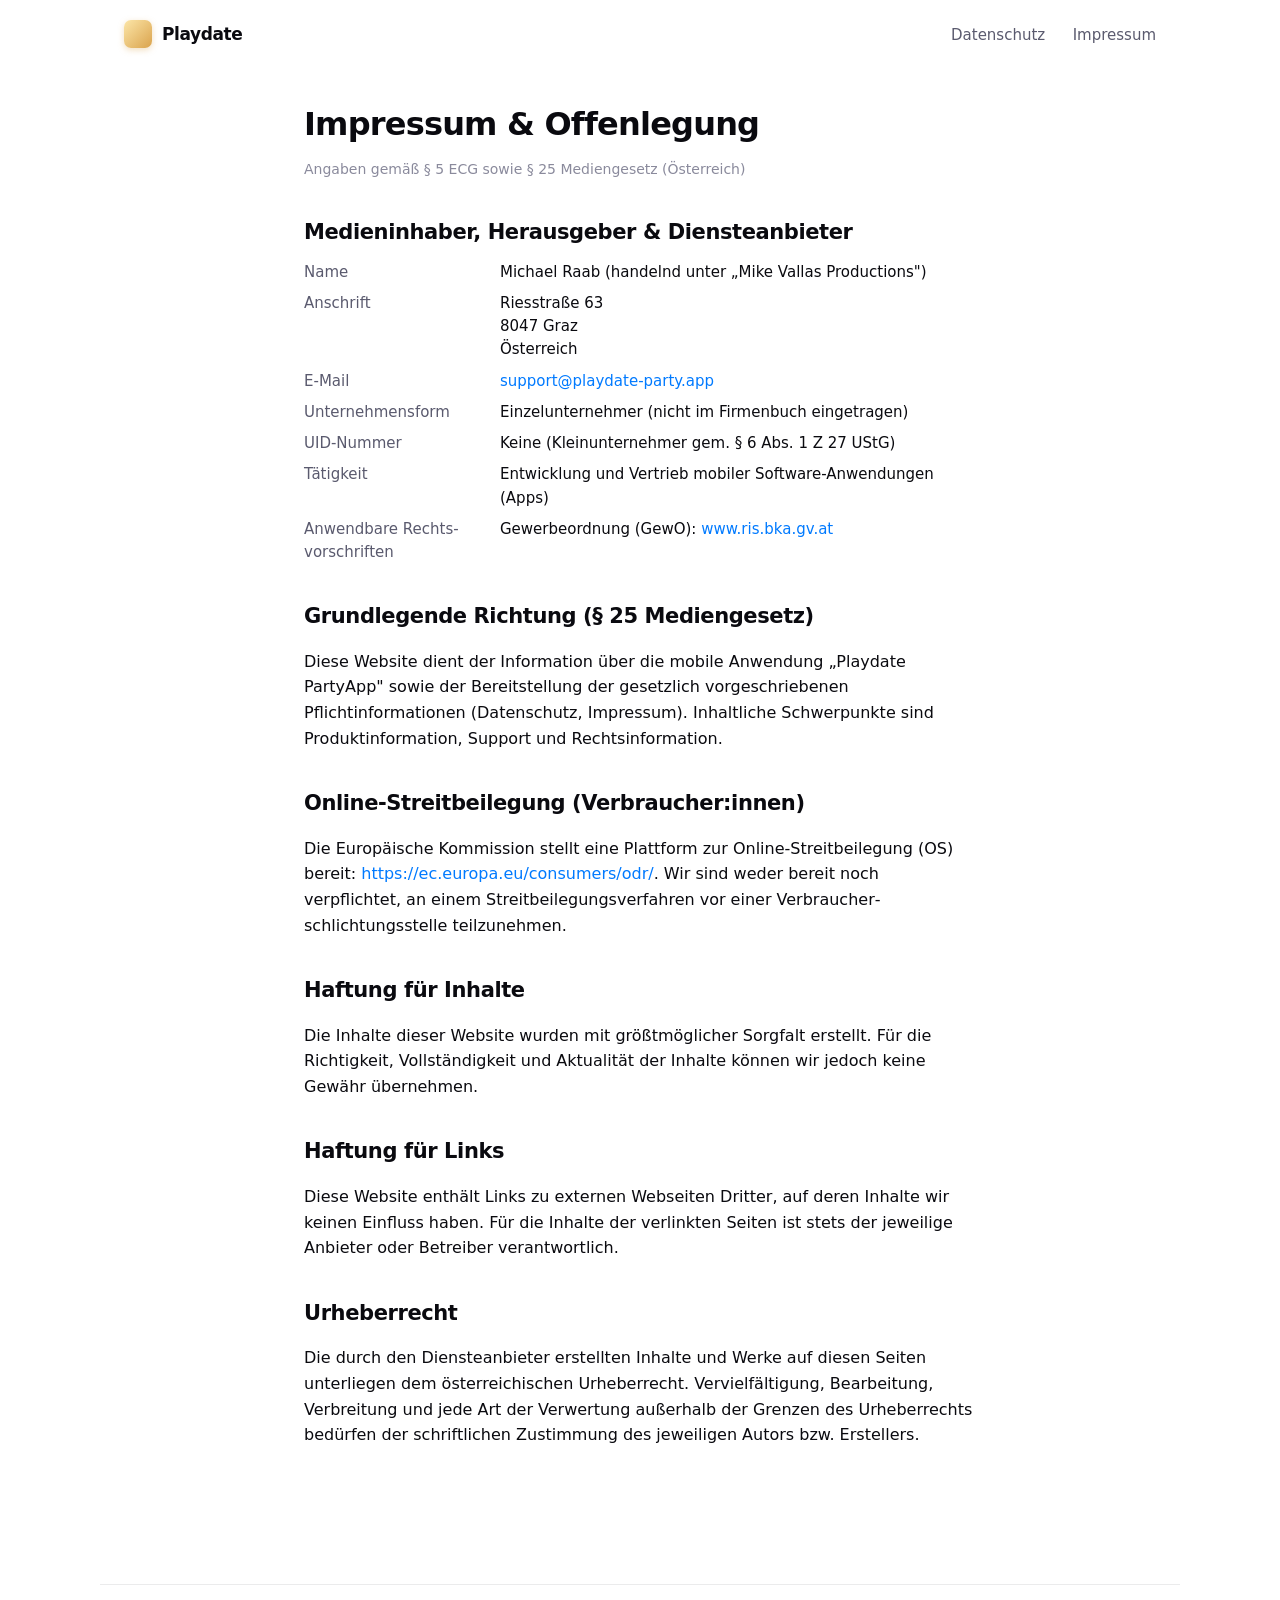
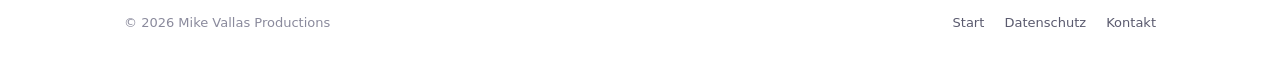
==== impressum.html @ 412c99d9 "Add files via upload" ====
<!DOCTYPE html>
<html lang="de">
<head>
  <meta charset="UTF-8" />
  <meta name="viewport" content="width=device-width, initial-scale=1" />
  <title>Impressum · Playdate PartyApp</title>
  <meta name="description" content="Impressum und Offenlegung der Playdate PartyApp." />
  <meta name="theme-color" content="#FFFFFF" />
  <link rel="stylesheet" href="style.css" />
</head>
<body>

  <header class="site-header">
    <a class="brand" href="/">
      <span class="brand-mark"></span>
      <span>Playdate</span>
    </a>
    <nav class="nav">
      <a href="/privacy.html">Datenschutz</a>
      <a href="/impressum.html">Impressum</a>
    </nav>
  </header>

  <main class="wrap doc">

    <h1>Impressum &amp; Offenlegung</h1>
    <p class="doc-sub">Angaben gemäß § 5 ECG sowie § 25 Mediengesetz (Österreich)</p>

    <!--
      HINWEIS: Sobald die "Mike Vallas Productions GmbH" im Firmenbuch
      eingetragen ist, dieses Block tauschen gegen:

        Name: Mike Vallas Productions GmbH
        Firmenbuchnummer: FN xxxxxx x
        Firmenbuchgericht: Landesgericht für ZRS Graz
        Geschäftsführer: Michael Raab
        UID: ATU xxxxxxxx (sofern erteilt)

      Bis dahin gilt: Einzelunternehmer Michael Raab handelnd unter dem
      Marketing-Label "Mike Vallas Productions".
    -->

    <h2>Medieninhaber, Herausgeber &amp; Diensteanbieter</h2>

    <dl class="kv">
      <dt>Name</dt>
      <dd>Michael Raab (handelnd unter „Mike Vallas Productions")</dd>

      <dt>Anschrift</dt>
      <dd>
        Riesstraße 63<br/>
        8047 Graz<br/>
        Österreich
      </dd>

      <dt>E-Mail</dt>
      <dd><a href="mailto:support@playdate-party.app">support@playdate-party.app</a></dd>

      <dt>Unternehmensform</dt>
      <dd>Einzelunternehmer (nicht im Firmenbuch eingetragen)</dd>

      <dt>UID-Nummer</dt>
      <dd>Keine (Kleinunternehmer gem. § 6 Abs. 1 Z 27 UStG)</dd>

      <dt>Tätigkeit</dt>
      <dd>Entwicklung und Vertrieb mobiler Software-Anwendungen (Apps)</dd>

      <dt>Anwendbare Rechts­vorschriften</dt>
      <dd>
        Gewerbeordnung (GewO):
        <a href="https://www.ris.bka.gv.at" target="_blank" rel="noopener">www.ris.bka.gv.at</a>
      </dd>
    </dl>

    <h2>Grundlegende Richtung (§ 25 Mediengesetz)</h2>
    <p>
      Diese Website dient der Information über die mobile Anwendung
      „Playdate PartyApp" sowie der Bereitstellung der gesetzlich
      vorgeschriebenen Pflichtinformationen (Datenschutz, Impressum).
      Inhaltliche Schwerpunkte sind Produktinformation, Support und
      Rechtsinformation.
    </p>

    <h2>Online-Streitbeilegung (Verbraucher:innen)</h2>
    <p>
      Die Europäische Kommission stellt eine Plattform zur Online-Streit&shy;beilegung
      (OS) bereit:
      <a href="https://ec.europa.eu/consumers/odr/" target="_blank" rel="noopener">https://ec.europa.eu/consumers/odr/</a>.
      Wir sind weder bereit noch verpflichtet, an einem
      Streit&shy;beilegungs&shy;verfahren vor einer Verbraucher&shy;schlichtungsstelle
      teilzunehmen.
    </p>

    <h2>Haftung für Inhalte</h2>
    <p>
      Die Inhalte dieser Website wurden mit größtmöglicher Sorgfalt erstellt.
      Für die Richtigkeit, Vollständigkeit und Aktualität der Inhalte können wir
      jedoch keine Gewähr übernehmen.
    </p>

    <h2>Haftung für Links</h2>
    <p>
      Diese Website enthält Links zu externen Webseiten Dritter, auf deren
      Inhalte wir keinen Einfluss haben. Für die Inhalte der verlinkten Seiten ist
      stets der jeweilige Anbieter oder Betreiber verantwortlich.
    </p>

    <h2>Urheberrecht</h2>
    <p>
      Die durch den Diensteanbieter erstellten Inhalte und Werke auf diesen
      Seiten unterliegen dem österreichischen Urheberrecht. Vervielfältigung,
      Bearbeitung, Verbreitung und jede Art der Verwertung außerhalb der Grenzen
      des Urheberrechts bedürfen der schriftlichen Zustimmung des jeweiligen
      Autors bzw. Erstellers.
    </p>

  </main>

  <footer class="site-footer">
    <span>© 2026 Mike Vallas Productions</span>
    <div>
      <a href="/">Start</a>
      <a href="/privacy.html">Datenschutz</a>
      <a href="mailto:support@playdate-party.app">Kontakt</a>
    </div>
  </footer>

</body>
</html>
---- style.css ----
/* ===========================================================
   Playdate PartyApp — Website
   Shared styles for landing, privacy, impressum.
   =========================================================== */

:root {
  --bg: #FFFFFF;
  --bg-soft: #F7F7FA;
  --text: #0A0A0F;
  --text-muted: #5A5A6E;
  --text-dim: #8A8A9C;
  --accent: #007AFF;
  --gold: #DAA34D;
  --gold-soft: #EBC57B;
  --border: rgba(10, 10, 15, 0.08);
  --max-w: 720px;
}

* {
  box-sizing: border-box;
}

html {
  -webkit-text-size-adjust: 100%;
  scroll-behavior: smooth;
}

body {
  margin: 0;
  font-family: -apple-system, BlinkMacSystemFont, 'SF Pro Display', 'SF Pro Text', system-ui, sans-serif;
  font-size: 17px;
  line-height: 1.55;
  color: var(--text);
  background: var(--bg);
  -webkit-font-smoothing: antialiased;
  -moz-osx-font-smoothing: grayscale;
}

a {
  color: var(--accent);
  text-decoration: none;
}

a:hover {
  text-decoration: underline;
}

.wrap {
  max-width: var(--max-w);
  margin: 0 auto;
  padding: 32px 24px 64px;
}

/* ---------- Header ---------- */

.site-header {
  display: flex;
  justify-content: space-between;
  align-items: center;
  padding: 20px 24px;
  max-width: 1080px;
  margin: 0 auto;
}

.brand {
  display: flex;
  align-items: center;
  gap: 10px;
  font-weight: 700;
  font-size: 17px;
  letter-spacing: -0.4px;
  color: var(--text);
}

.brand-mark {
  width: 28px;
  height: 28px;
  border-radius: 7px;
  background: linear-gradient(135deg, #FCE6A8 0%, #DAA34D 100%);
  box-shadow: 0 2px 6px rgba(218, 163, 77, 0.35);
}

.nav a {
  color: var(--text-muted);
  font-size: 15px;
  margin-left: 22px;
  font-weight: 500;
}

.nav a:hover {
  color: var(--text);
  text-decoration: none;
}

/* ---------- Hero (Landing) ---------- */

.hero {
  text-align: center;
  padding: 56px 24px 48px;
  max-width: 760px;
  margin: 0 auto;
}

.hero-eyebrow {
  font-size: 11px;
  font-weight: 600;
  letter-spacing: 1.4px;
  text-transform: uppercase;
  color: var(--accent);
  margin-bottom: 18px;
}

.hero-title {
  font-size: 56px;
  font-weight: 700;
  letter-spacing: -1.6px;
  line-height: 1.05;
  margin: 0 0 20px;
}

.hero-sub {
  font-size: 21px;
  line-height: 1.45;
  color: var(--text-muted);
  margin: 0 auto 32px;
  max-width: 560px;
}

.hero-cta {
  display: inline-flex;
  align-items: center;
  gap: 8px;
  padding: 14px 24px;
  border-radius: 14px;
  background: var(--text);
  color: #FFFFFF;
  font-weight: 600;
  font-size: 16px;
  letter-spacing: -0.3px;
}

.hero-cta:hover {
  text-decoration: none;
  opacity: 0.9;
}

.hero-pill {
  display: inline-flex;
  align-items: center;
  gap: 6px;
  margin-top: 24px;
  padding: 6px 12px;
  border-radius: 999px;
  background: var(--bg-soft);
  border: 1px solid var(--border);
  font-size: 13px;
  font-weight: 500;
  color: var(--text-muted);
}

.pulse-dot {
  width: 8px;
  height: 8px;
  border-radius: 50%;
  background: #34C759;
  box-shadow: 0 0 0 0 rgba(52, 199, 89, 0.5);
  animation: pulse 1.8s infinite;
}

@keyframes pulse {
  0% { box-shadow: 0 0 0 0 rgba(52, 199, 89, 0.5); }
  70% { box-shadow: 0 0 0 10px rgba(52, 199, 89, 0); }
  100% { box-shadow: 0 0 0 0 rgba(52, 199, 89, 0); }
}

/* ---------- Feature Grid (Landing) ---------- */

.features {
  display: grid;
  grid-template-columns: repeat(auto-fit, minmax(220px, 1fr));
  gap: 16px;
  max-width: 920px;
  margin: 32px auto 64px;
  padding: 0 24px;
}

.feature {
  padding: 24px;
  background: var(--bg-soft);
  border: 1px solid var(--border);
  border-radius: 16px;
}

.feature-emoji {
  font-size: 28px;
  margin-bottom: 10px;
}

.feature-title {
  font-size: 17px;
  font-weight: 600;
  letter-spacing: -0.3px;
  margin: 0 0 6px;
}

.feature-text {
  font-size: 14px;
  color: var(--text-muted);
  margin: 0;
  line-height: 1.5;
}

/* ---------- Document Pages (Privacy / Impressum) ---------- */

.doc h1 {
  font-size: 32px;
  font-weight: 700;
  letter-spacing: -0.8px;
  margin: 0 0 8px;
}

.doc .doc-sub {
  color: var(--text-dim);
  font-size: 14px;
  margin: 0 0 32px;
}

.doc h2 {
  font-size: 21px;
  font-weight: 600;
  letter-spacing: -0.4px;
  margin: 36px 0 12px;
}

.doc h3 {
  font-size: 17px;
  font-weight: 600;
  margin: 24px 0 8px;
}

.doc p,
.doc li {
  font-size: 16px;
  line-height: 1.6;
  color: var(--text);
}

.doc ul {
  padding-left: 22px;
}

.doc li {
  margin-bottom: 6px;
}

.doc address {
  font-style: normal;
  margin: 0 0 16px;
}

.kv {
  display: grid;
  grid-template-columns: 180px 1fr;
  gap: 8px 16px;
  margin: 12px 0;
  font-size: 15px;
}

.kv dt {
  color: var(--text-muted);
  font-weight: 500;
}

.kv dd {
  margin: 0;
}

/* ---------- Footer ---------- */

.site-footer {
  border-top: 1px solid var(--border);
  padding: 28px 24px;
  max-width: 1080px;
  margin: 56px auto 0;
  display: flex;
  justify-content: space-between;
  flex-wrap: wrap;
  gap: 12px;
  font-size: 13px;
  color: var(--text-dim);
}

.site-footer a {
  color: var(--text-muted);
  margin-left: 16px;
}

.site-footer a:first-child {
  margin-left: 0;
}

.site-footer a:hover {
  color: var(--text);
  text-decoration: none;
}

/* ---------- Responsive ---------- */

@media (max-width: 600px) {
  .hero {
    padding: 40px 20px 32px;
  }
  .hero-title {
    font-size: 40px;
    letter-spacing: -1.2px;
  }
  .hero-sub {
    font-size: 18px;
  }
  .doc h1 {
    font-size: 26px;
  }
  .doc h2 {
    font-size: 19px;
  }
  .kv {
    grid-template-columns: 1fr;
    gap: 2px;
  }
  .kv dt {
    margin-top: 8px;
  }
  .nav a {
    margin-left: 14px;
  }
  .site-footer {
    flex-direction: column;
  }
  .site-footer a {
    margin-left: 0;
  }
}
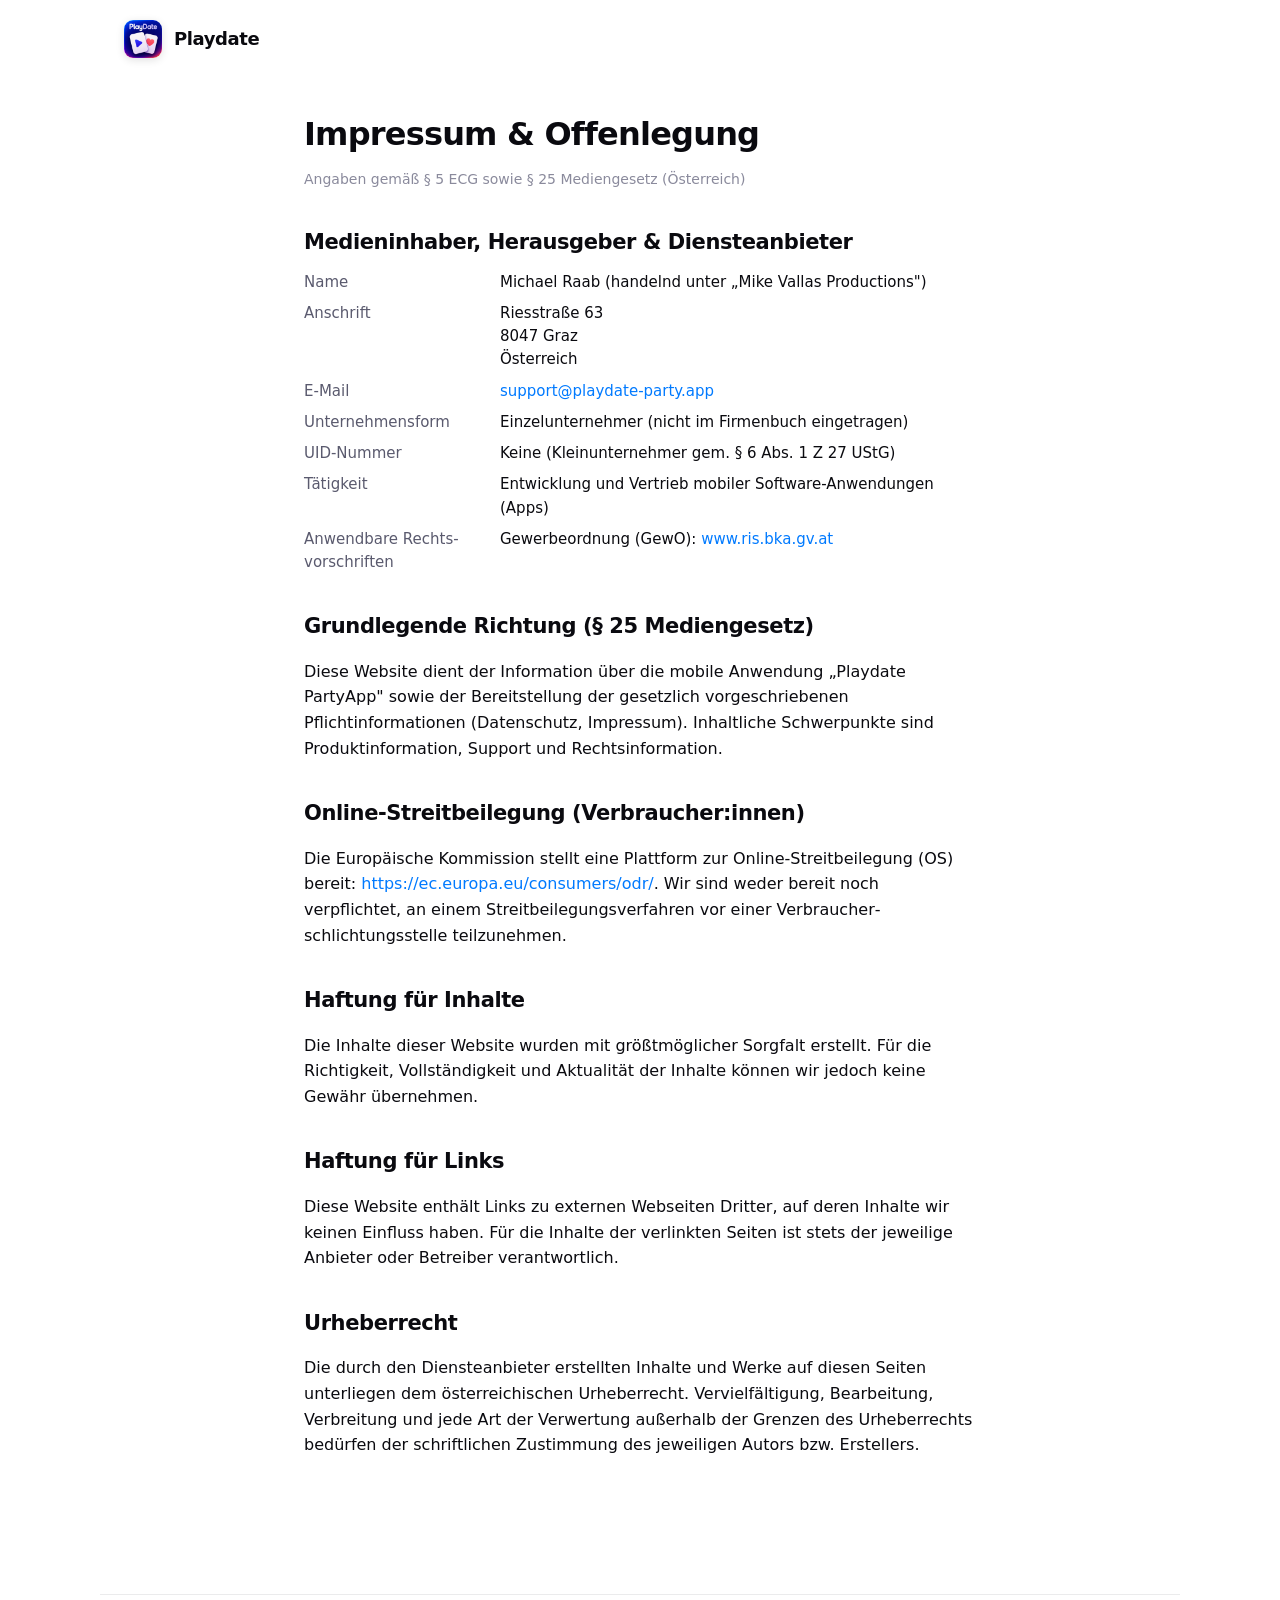
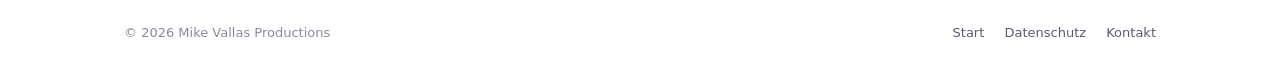
==== commit 56a0028f: "Add files via upload" ====
--- a/impressum.html
+++ b/impressum.html
@@ -6,19 +6,17 @@
   <title>Impressum · Playdate PartyApp</title>
   <meta name="description" content="Impressum und Offenlegung der Playdate PartyApp." />
   <meta name="theme-color" content="#FFFFFF" />
+  <link rel="icon" type="image/png" href="/favicon.png" />
+  <link rel="apple-touch-icon" href="/icon.png" />
   <link rel="stylesheet" href="style.css" />
 </head>
 <body>
 
   <header class="site-header">
     <a class="brand" href="/">
-      <span class="brand-mark"></span>
+      <img class="brand-mark" src="/icon.png" alt="" />
       <span>Playdate</span>
     </a>
-    <nav class="nav">
-      <a href="/privacy.html">Datenschutz</a>
-      <a href="/impressum.html">Impressum</a>
-    </nav>
   </header>
 
   <main class="wrap doc">
--- a/style.css
+++ b/style.css
@@ -65,31 +65,19 @@
 .brand {
   display: flex;
   align-items: center;
-  gap: 10px;
+  gap: 12px;
   font-weight: 700;
-  font-size: 17px;
+  font-size: 18px;
   letter-spacing: -0.4px;
   color: var(--text);
 }
 
 .brand-mark {
-  width: 28px;
-  height: 28px;
-  border-radius: 7px;
-  background: linear-gradient(135deg, #FCE6A8 0%, #DAA34D 100%);
-  box-shadow: 0 2px 6px rgba(218, 163, 77, 0.35);
-}
-
-.nav a {
-  color: var(--text-muted);
-  font-size: 15px;
-  margin-left: 22px;
-  font-weight: 500;
-}
-
-.nav a:hover {
-  color: var(--text);
-  text-decoration: none;
+  width: 38px;
+  height: 38px;
+  border-radius: 9px;
+  display: block;
+  box-shadow: 0 2px 8px rgba(10, 10, 15, 0.12);
 }
 
 /* ---------- Hero (Landing) ---------- */
@@ -108,6 +96,16 @@
   text-transform: uppercase;
   color: var(--accent);
   margin-bottom: 18px;
+}
+
+.hero-icon {
+  width: 96px;
+  height: 96px;
+  border-radius: 22px;
+  margin: 0 auto 24px;
+  display: block;
+  box-shadow: 0 18px 40px -12px rgba(40, 60, 120, 0.35),
+              0 4px 12px rgba(40, 60, 120, 0.15);
 }
 
 .hero-title {
@@ -126,51 +124,62 @@
   max-width: 560px;
 }
 
-.hero-cta {
+/* App Store Badge — Apple-konformes Design (schwarz, weiße Typo,
+   Apple-Logo links, "Laden im" klein über "App Store" groß).
+   Wird sowohl in Hero als auch ggf. im Footer verwendet. */
+.store-badge {
   display: inline-flex;
   align-items: center;
-  gap: 8px;
-  padding: 14px 24px;
-  border-radius: 14px;
-  background: var(--text);
+  gap: 12px;
+  padding: 10px 22px;
+  border-radius: 12px;
+  background: #000000;
   color: #FFFFFF;
-  font-weight: 600;
-  font-size: 16px;
+  font-family: -apple-system, BlinkMacSystemFont, system-ui, sans-serif;
+  text-decoration: none;
+  transition: transform 0.15s ease;
+}
+
+.store-badge:hover {
+  text-decoration: none;
+  transform: translateY(-1px);
+  color: #FFFFFF;
+}
+
+.store-badge svg {
+  width: 28px;
+  height: 28px;
+  fill: #FFFFFF;
+  flex-shrink: 0;
+}
+
+.store-badge-text {
+  display: flex;
+  flex-direction: column;
+  align-items: flex-start;
+  line-height: 1.1;
+}
+
+.store-badge-small {
+  font-size: 11px;
+  font-weight: 400;
+  letter-spacing: 0.2px;
+  opacity: 0.95;
+}
+
+.store-badge-big {
+  font-size: 19px;
+  font-weight: 600;
   letter-spacing: -0.3px;
-}
-
-.hero-cta:hover {
-  text-decoration: none;
-  opacity: 0.9;
-}
-
-.hero-pill {
-  display: inline-flex;
-  align-items: center;
-  gap: 6px;
+  margin-top: 2px;
+}
+
+.hero-meta {
   margin-top: 24px;
-  padding: 6px 12px;
-  border-radius: 999px;
-  background: var(--bg-soft);
-  border: 1px solid var(--border);
   font-size: 13px;
   font-weight: 500;
   color: var(--text-muted);
-}
-
-.pulse-dot {
-  width: 8px;
-  height: 8px;
-  border-radius: 50%;
-  background: #34C759;
-  box-shadow: 0 0 0 0 rgba(52, 199, 89, 0.5);
-  animation: pulse 1.8s infinite;
-}
-
-@keyframes pulse {
-  0% { box-shadow: 0 0 0 0 rgba(52, 199, 89, 0.5); }
-  70% { box-shadow: 0 0 0 10px rgba(52, 199, 89, 0); }
-  100% { box-shadow: 0 0 0 0 rgba(52, 199, 89, 0); }
+  letter-spacing: 0.1px;
 }
 
 /* ---------- Feature Grid (Landing) ---------- */
